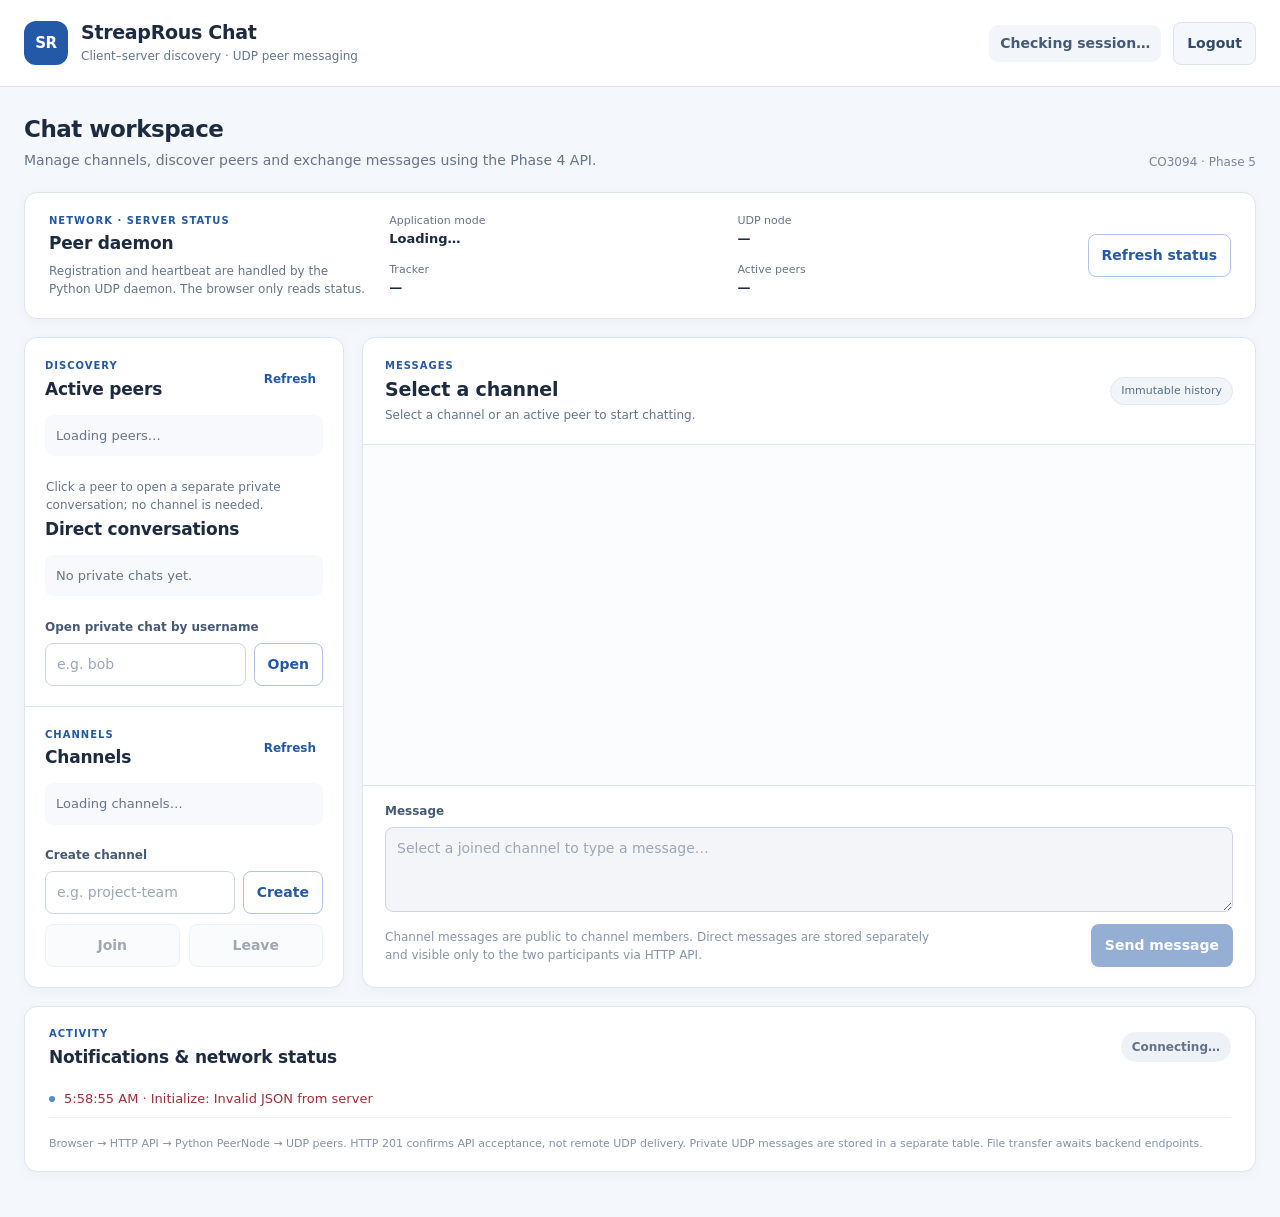
==== www/chat.html @ a8f8ccc9 "add change p5" ====
<!doctype html>
<html lang="en">
<head>
  <meta charset="utf-8">
  <meta name="viewport" content="width=device-width, initial-scale=1">
  <title>StreapRous · Hybrid Chat</title>
  <link rel="stylesheet" href="/static/css/chat.css">
  <script src="/static/js/chat.js" defer></script>
</head>
<body>
  <header class="site-header">
    <div class="header-inner">
      <div class="brand">
        <span class="brand-mark" aria-hidden="true">SR</span>
        <div><h1>StreapRous Chat</h1><p>Client–server discovery · UDP peer messaging</p></div>
      </div>
      <div class="header-actions">
        <span id="currentUser" class="current-user">Checking session…</span>
        <button id="logoutButton" type="button" class="button button-secondary">Logout</button>
      </div>
    </div>
  </header>

  <main class="page">
    <div class="page-intro">
      <div><h2>Chat workspace</h2><p>Manage channels, discover peers and exchange messages using the Phase 4 API.</p></div>
      <span class="mode-note">CO3094 · Phase 5</span>
    </div>

    <section class="panel node-panel" aria-labelledby="nodeTitle">
      <div class="node-description">
        <span class="section-kicker">NETWORK · SERVER STATUS</span>
        <h2 id="nodeTitle">Peer daemon</h2>
        <p>Registration and heartbeat are handled by the Python UDP daemon. The browser only reads status.</p>
      </div>
      <div class="node-facts">
        <div><small>Application mode</small><strong id="nodeMode">Loading…</strong></div>
        <div><small>UDP node</small><strong id="nodeAddress">—</strong></div>
        <div><small>Tracker</small><strong id="trackerAddress">—</strong></div>
        <div><small>Active peers</small><strong id="peerCount">—</strong></div>
      </div>
      <button id="refreshStatusButton" type="button" class="button button-outline">Refresh status</button>
    </section>

    <div class="workspace">
      <aside class="panel sidebar" aria-label="Peer and channel lists">
        <section class="side-section" aria-labelledby="peersTitle">
          <div class="section-heading">
            <div><span class="section-kicker">DISCOVERY</span><h2 id="peersTitle">Active peers</h2></div>
            <button id="refreshPeersButton" type="button" class="button button-text">Refresh</button>
          </div>
          <ul id="peerList" class="item-list" aria-label="Available peers"><li>Loading peers…</li></ul>
          <p class="connection-status">Click a peer to open a separate private conversation; no channel is needed.</p>
          <div class="section-heading"><h2>Direct conversations</h2></div>
          <ul id="directList" class="item-list" aria-label="Private message history"><li>No private chats yet.</li></ul>
          <form id="openDirectForm" class="channel-form">
            <label for="directUsername">Open private chat by username</label>
            <div class="channel-form-row">
              <input id="directUsername" name="username" type="text" minlength="3" maxlength="32" pattern="[A-Za-z0-9][A-Za-z0-9_.-]{2,31}" placeholder="e.g. bob" required>
              <button type="submit" class="button button-outline">Open</button>
            </div>
          </form>
        </section>
        <section class="side-section" aria-labelledby="channelsTitle">
          <div class="section-heading">
            <div><span class="section-kicker">CHANNELS</span><h2 id="channelsTitle">Channels</h2></div>
            <button id="refreshChannelsButton" type="button" class="button button-text">Refresh</button>
          </div>
          <ul id="channelList" class="item-list" aria-label="Channels"><li>Loading channels…</li></ul>
          <form id="createChannelForm" class="channel-form">
            <label for="newChannelName">Create channel</label>
            <div class="channel-form-row">
              <input id="newChannelName" name="name" type="text" minlength="1" maxlength="32" pattern="[A-Za-z0-9][A-Za-z0-9 ._-]{0,31}" placeholder="e.g. project-team" required>
              <button type="submit" class="button button-outline">Create</button>
            </div>
          </form>
          <div class="button-row button-row-equal">
            <button type="button" id="joinChannelButton" class="button button-secondary" disabled>Join</button>
            <button type="button" id="leaveChannelButton" class="button button-secondary" disabled>Leave</button>
          </div>
        </section>
      </aside>

      <section class="panel chat-panel" aria-labelledby="conversationTitle">
        <div class="chat-header">
          <div><span class="section-kicker">MESSAGES</span><h2 id="conversationTitle">Select a channel</h2>
            <p id="conversationType">Select a channel or an active peer to start chatting.</p></div>
          <span class="chat-mode-chip">Immutable history</span>
        </div>
        <div id="messageList" class="messages" role="log" aria-label="Conversation messages" aria-live="polite" aria-relevant="additions"></div>
        <form id="messageForm" class="message-form">
          <label for="messageInput">Message</label>
          <textarea id="messageInput" rows="3" maxlength="2000" placeholder="Select a joined channel to type a message…" required disabled></textarea>
          <div class="message-actions">
            <p id="deliveryNote" class="helper-copy">Channel messages are public to channel members. Direct messages are stored separately and visible only to the two participants via HTTP API.</p>
            <button type="submit" id="sendButton" class="button button-primary" disabled>Send message</button>
          </div>
        </form>
      </section>
    </div>

    <section class="panel notification-panel" aria-labelledby="notificationTitle">
      <div class="section-heading notifications-heading">
        <div><span class="section-kicker">ACTIVITY</span><h2 id="notificationTitle">Notifications &amp; network status</h2></div>
        <span id="networkStatus" class="network-pill status-loading">Connecting…</span>
      </div>
      <p id="appBanner" class="app-banner" role="alert" hidden></p>
      <ul id="notifications" class="notification-list" aria-live="polite" aria-relevant="additions"></ul>
      <p class="footnote">Browser → HTTP API → Python PeerNode → UDP peers. HTTP 201 confirms API acceptance, not remote UDP delivery. Private UDP messages are stored in a separate table. File transfer awaits backend endpoints.</p>
    </section>
  </main>
</body>
</html>
---- static/css/chat.css ----
:root {
    color-scheme: light;
    --background: #f4f7fb;
    --paper: #ffffff;
    --text: #1d2b40;
    --muted: #66758b;
    --border: #dde5f0;
    --blue: #2459a7;
    --blue-soft: #eaf2ff;
    --green: #21835c;
    --green-soft: #e9f7ef;
    --radius: 13px;
}

* { box-sizing: border-box; }
body { margin: 0; background: var(--background); color: var(--text); font: 14px/1.5 system-ui, -apple-system, BlinkMacSystemFont, "Segoe UI", sans-serif; }
button, input, textarea { font: inherit; }
h1, h2, p { margin-top: 0; }
.site-header { background: var(--paper); border-bottom: 1px solid var(--border); }
.header-inner { max-width: 1280px; min-height: 86px; padding: 14px 24px; margin: auto; display: flex; align-items: center; justify-content: space-between; gap: 22px; }
.brand { display: flex; align-items: center; gap: 13px; }
.brand-mark { width: 44px; height: 44px; flex: none; display: grid; place-items: center; background: var(--blue); color: #fff; border-radius: 12px; font-size: 15px; font-weight: 800; letter-spacing: -.4px; }
.brand h1 { margin: 0; font-size: 19px; letter-spacing: -.3px; line-height: 1.25; }
.brand p { margin: 3px 0 0; color: var(--muted); font-size: 12px; }
.header-actions { display: flex; align-items: center; flex-wrap: wrap; justify-content: flex-end; gap: 12px; }
.mode-control { display: inline-flex; align-items: center; gap: 8px; padding: 8px 11px; border: 1px solid var(--border); border-radius: 9px; font-weight: 600; color: #354861; cursor: pointer; }
.mode-control input { margin: 0; accent-color: var(--blue); }
.current-user { padding: 8px 11px; background: #f2f5f9; border-radius: 9px; color: #455a74; font-weight: 600; }
.page { max-width: 1280px; margin: 0 auto; padding: 25px 24px 45px; }
.page-intro { display: flex; align-items: end; justify-content: space-between; gap: 14px; margin-bottom: 21px; }
.page-intro h2 { margin: 0 0 3px; font-size: 23px; letter-spacing: -.5px; }
.page-intro p { margin: 0; color: var(--muted); }
.mode-note { color: #77869a; font-size: 12px; white-space: nowrap; }
.panel { background: var(--paper); border: 1px solid var(--border); border-radius: var(--radius); box-shadow: 0 3px 14px rgba(32, 56, 87, .035); }
.section-kicker { color: var(--blue); display: block; font-size: 10px; font-weight: 800; letter-spacing: 1px; line-height: 1.55; }
.panel h2 { margin: 4px 0 0; font-size: 17px; line-height: 1.3; letter-spacing: -.2px; }
.register-panel { display: grid; grid-template-columns: minmax(200px, 0.9fr) minmax(0, 1.8fr); gap: 25px; padding: 21px 24px; margin-bottom: 18px; }
.register-info p { color: var(--muted); margin: 9px 0 0; max-width: 370px; font-size: 13px; }
.register-form { display: grid; grid-template-columns: minmax(0, 1fr) 135px auto; gap: 11px; align-items: end; }
.form-field label, .channel-form label, .message-form label { display: block; color: #465a74; font-size: 12px; font-weight: 700; margin-bottom: 7px; }
input:not([type="checkbox"]), textarea { min-width: 0; width: 100%; padding: 10px 11px; background: #fff; color: var(--text); border: 1px solid #cbd6e5; border-radius: 8px; outline: none; }
input:not([type="checkbox"]):focus, textarea:focus { border-color: #4c83d0; box-shadow: 0 0 0 3px rgba(45, 111, 209, .10); }
input::placeholder, textarea::placeholder { color: #9aa7ba; }
.button { border: 1px solid transparent; border-radius: 8px; cursor: pointer; padding: 10px 13px; min-height: 40px; font-weight: 700; white-space: nowrap; transition: background-color .15s, border-color .15s; }
.button-primary { background: var(--blue); color: #fff; }
.button-primary:hover:not(:disabled) { background: #1d4a8e; }
.button-secondary { background: #f4f7fb; color: #344b68; border-color: var(--border); }
.button-secondary:hover:not(:disabled) { background: #e9f0f8; }
.button-outline { border-color: #aec5e6; color: var(--blue); background: #fff; }
.button-outline:hover:not(:disabled) { background: var(--blue-soft); }
.button-text { color: var(--blue); background: transparent; padding: 5px 6px; min-height: 30px; font-size: 12px; }
.button-text:hover:not(:disabled) { background: var(--blue-soft); }
.button-full { width: 100%; }
.button:disabled { opacity: .48; cursor: not-allowed; }
.registration-status { margin: 0; align-self: end; grid-column: 1 / -1; color: var(--muted); font-size: 12px; padding: 1px 0 0; }
.registration-status::before { content: ""; width: 7px; height: 7px; display: inline-block; margin-right: 7px; border-radius: 50%; background: #a2adbd; }
.workspace { display: grid; grid-template-columns: 320px minmax(0, 1fr); gap: 18px; align-items: stretch; }
.sidebar { padding: 0; overflow: hidden; }
.side-section { padding: 20px; }
.side-section + .side-section { border-top: 1px solid var(--border); }
.section-heading { display: flex; justify-content: space-between; align-items: center; gap: 12px; margin-bottom: 15px; }
.section-heading h2 { margin: 4px 0 0; }
.item-list, .notification-list { list-style: none; padding: 0; margin: 0; }
.item-list { display: flex; flex-direction: column; gap: 8px; min-height: 50px; max-height: 194px; overflow-y: auto; margin-bottom: 13px; }
.item-list li { margin: 0; }
.item-list li:only-child:not(:has(button)) { color: var(--muted); padding: 11px; font-size: 13px; background: #f7f9fc; border-radius: 8px; }
.item-list button { width: 100%; text-align: left; border: 1px solid var(--border); border-radius: 9px; background: #fff; min-height: 44px; padding: 10px 12px; color: var(--text); font-weight: 600; display: block; cursor: pointer; }
.item-list button:hover, .item-list button:focus-visible { background: #f4f8ff; border-color: #bacfeb; outline: none; }
.item-list button.selected { border-color: #5b8bd0; background: var(--blue-soft); color: #164b94; box-shadow: inset 3px 0 #366cb7; }
.item-list button span { display: block; }
.item-list small { display: block; color: var(--muted); font-weight: 400; font-size: 11px; margin-top: 2px; }
.connection-status { margin: 9px 1px 0; color: var(--muted); font-size: 12px; min-height: 17px; }
.channel-form { margin-top: 12px; }
.channel-form-row { display: flex; gap: 8px; }
.channel-form-row input { flex: 1; width: 0; }
.button-row { display: flex; flex-wrap: wrap; gap: 9px; }
.button-row-equal { margin-top: 10px; }
.button-row-equal button { flex: 1; }
.chat-panel { display: flex; flex-direction: column; min-width: 0; min-height: 570px; overflow: hidden; }
.chat-header { display: flex; gap: 15px; justify-content: space-between; align-items: center; padding: 20px 22px; border-bottom: 1px solid var(--border); }
.chat-header h2 { font-size: 19px; margin-top: 3px; }
.chat-header p { color: var(--muted); font-size: 12px; margin: 5px 0 0; }
.chat-mode-chip { color: #537087; background: #f1f5f9; border: 1px solid #e3e9ef; border-radius: 30px; padding: 5px 10px; font-size: 11px; white-space: nowrap; }
.messages { flex: 1; min-height: 280px; max-height: 420px; overflow-y: auto; padding: 22px; background: #fbfcfe; color: #8795a8; }
.message { background: #edf2f8; color: var(--text); padding: 11px 13px; border-radius: 11px 11px 11px 3px; max-width: min(78%, 560px); margin-bottom: 12px; white-space: pre-wrap; overflow-wrap: anywhere; font-size: 14px; width: fit-content; }
.message.mine { background: #dfeeff; border-radius: 11px 11px 3px 11px; margin-left: auto; }
.message-meta { display: block; margin-bottom: 5px; color: #5e7290; font-weight: 700; font-size: 11px; }
.message span:last-child { display: block; }
.message-form { padding: 16px 22px 20px; border-top: 1px solid var(--border); }
.message-form textarea { display: block; min-height: 74px; max-height: 160px; resize: vertical; }
.message-actions { display: flex; justify-content: space-between; align-items: center; flex-wrap: wrap; gap: 12px; margin-top: 12px; }
.helper-copy { color: #8695a9; font-size: 12px; }
.notification-panel { padding: 19px 24px; margin-top: 18px; }
.notifications-heading { margin-bottom: 12px; flex-wrap: wrap; }
.notifications-heading > div { min-width: 0; flex: 1 1 180px; }
.notifications-heading .network-pill { max-width: 100%; white-space: normal; }
.network-pill { background: var(--green-soft); color: var(--green); font-size: 12px; font-weight: 700; padding: 6px 11px; border-radius: 30px; white-space: nowrap; }
.notification-list { max-height: 140px; min-height: 44px; overflow-y: auto; }
.notification-list li { color: #425775; padding: 9px 0 9px 15px; font-size: 13px; border-bottom: 1px solid #edf1f6; position: relative; }
.notification-list li::before { position: absolute; left: 0; top: 16px; content: ""; width: 6px; height: 6px; border-radius: 50%; background: #4f8dd1; }
.footnote { margin: 12px 0 0; color: #8492a5; font-size: 11px; }
:focus-visible { outline: 3px solid #83b5ff; outline-offset: 2px; }

@media (max-width: 1060px) {
    .register-panel { grid-template-columns: 1fr; gap: 17px; }
    .register-info p { max-width: none; }
}
@media (max-width: 820px) {
    .page { padding: 18px 15px 35px; }
    .header-inner { padding: 13px 15px; }
    .workspace { grid-template-columns: 1fr; }
    .sidebar { display: grid; grid-template-columns: repeat(2, minmax(0, 1fr)); }
    .side-section + .side-section { border-left: 1px solid var(--border); border-top: 0; }
    .chat-panel { min-height: 500px; }
    .mode-note { display: none; }
}
@media (max-width: 580px) {
    .header-inner { align-items: flex-start; flex-direction: column; gap: 13px; }
    .header-actions { justify-content: flex-start; }
    .page-intro h2 { font-size: 21px; }
    .register-panel { padding: 18px; }
    .register-form { grid-template-columns: 1fr 1fr; }
    .register-form .button-primary, .registration-status { grid-column: 1 / -1; }
    .sidebar { grid-template-columns: 1fr; }
    .side-section + .side-section { border-left: 0; border-top: 1px solid var(--border); }
    .chat-header { padding: 17px; }
    .chat-mode-chip { display: none; }
    .messages { padding: 16px; min-height: 260px; }
    .message-form { padding: 15px; }
    .message-actions { align-items: stretch; }
    .message-actions .button-row { width: 100%; }
    .message-actions .button-row button { flex: 1; }
    .notification-panel { padding: 17px; }
    .notifications-heading { align-items: flex-start; }
    .notifications-heading .network-pill { display: inline-flex; max-width: 100%; }
}

/* Phase 5 integration updates */
.node-panel { display: grid; grid-template-columns: minmax(200px, .8fr) minmax(0, 1.7fr) auto; gap: 22px; align-items: center; padding: 20px 24px; margin-bottom: 18px; }
.node-description p { color: var(--muted); font-size: 12px; margin: 8px 0 0; }
.node-facts { display: grid; grid-template-columns: repeat(2, minmax(0,1fr)); gap: 13px 20px; }
.node-facts small { display: block; color: var(--muted); font-size: 11px; }
.node-facts strong { display: block; color: var(--text); font-size: 13px; overflow-wrap: anywhere; }
.compose-top { display: flex; align-items: center; justify-content: space-between; gap: 12px; margin-bottom: 11px; }
.compose-top label { margin: 0; }
.compose-top select { padding: 9px 10px; min-width: 180px; width: min(100%, 310px); border: 1px solid #cbd6e5; border-radius: 8px; background: #fff; color: var(--text); }
.compose-top select:disabled { background: #f1f4f9; }
.unread-count { float: right; font-size: 11px; font-weight: 800; font-style: normal; color: white; background: #2b64b4; border-radius: 16px; padding: 1px 7px; }
.status-loading { background: #eef2f7; color: #61718a; }
.status-ok { background: var(--green-soft); color: var(--green); }
.status-error { background: #ffeef0; color: #ae243b; }
.app-banner { background: #fff7e5; color: #785300; border: 1px solid #ead69f; border-radius: 8px; padding: 10px 12px; font-size: 12px; margin: 0 0 10px; }
.notice-error { color: #a02d36 !important; }
.message-form textarea:disabled { background: #f3f5f8; }
.message-actions .helper-copy { margin: 0; max-width: 65%; }
@media(max-width: 1080px) { .node-panel { grid-template-columns: minmax(190px,.7fr) minmax(0,1.5fr); } .node-panel > button { grid-column: 1 / -1; justify-self: start; } }
@media(max-width: 700px) { .node-panel { grid-template-columns: 1fr; } .node-panel > button { grid-column: auto; } .compose-top { align-items: stretch; flex-direction: column; } .compose-top select { width: 100%; } .message-actions .helper-copy { max-width: 100%; } }


/* Auth pages: login and register share this stylesheet with chat.html. */
body[data-auth-page] {
    min-height: 100vh;
    display: grid;
    place-items: center;
    padding: 24px;
    background: var(--background);
    color: var(--text);
    font-size: 16px;
}

body[data-auth-page] .auth-card {
    width: min(100%, 430px);
    padding: 32px;
    border: 1px solid var(--border);
    border-radius: var(--radius);
    background: var(--paper);
    box-shadow: 0 16px 40px rgba(29, 43, 64, 0.09);
}

body[data-auth-page] .brand {
    display: flex;
    align-items: center;
    gap: 10px;
    font-weight: 800;
    color: var(--blue);
}

body[data-auth-page] .brand span {
    font-size: 1.15rem;
    color: var(--text);
}

body[data-auth-page] h1 {
    margin: 26px 0 7px;
    font-size: 1.65rem;
    line-height: 1.3;
}

body[data-auth-page] p {
    margin: 0 0 22px;
    color: var(--muted);
}

body[data-auth-page] #authForm {
    display: grid;
    gap: 9px;
}

body[data-auth-page] #authForm label {
    margin-top: 8px;
    font-size: .9rem;
    font-weight: 650;
}

body[data-auth-page] #authForm input {
    min-width: 0;
    width: 100%;
    padding: 12px;
    border: 1px solid #bfcede;
    border-radius: 8px;
    background: #fff;
    color: var(--text);
    font: inherit;
}

body[data-auth-page] #authForm input:focus-visible {
    outline: 2px solid #6b9cdb;
    outline-offset: 1px;
}

body[data-auth-page] #submitButton {
    margin-top: 12px;
    padding: 12px;
    border: 0;
    border-radius: 8px;
    background: var(--blue);
    color: #fff;
    font: inherit;
    font-weight: 700;
    cursor: pointer;
}

body[data-auth-page] #submitButton:hover:not(:disabled) {
    background: #1d4a8e;
}

body[data-auth-page] #submitButton:disabled {
    opacity: .6;
    cursor: wait;
}

body[data-auth-page] a { color: var(--blue); }

body[data-auth-page] #feedback {
    min-height: 1.3em;
    margin: 8px 0 0;
    color: var(--muted);
    font-size: .9rem;
}

body[data-auth-page] #feedback[data-type="error"] { color: #bd2737; }
body[data-auth-page] #feedback[data-type="success"] { color: #16764b; }

body[data-auth-page] .footer {
    margin: 20px 0 0;
    font-size: .9rem;
}

@media (max-width: 480px) {
    body[data-auth-page] { padding: 12px; }
    body[data-auth-page] .auth-card { padding: 22px; }
}
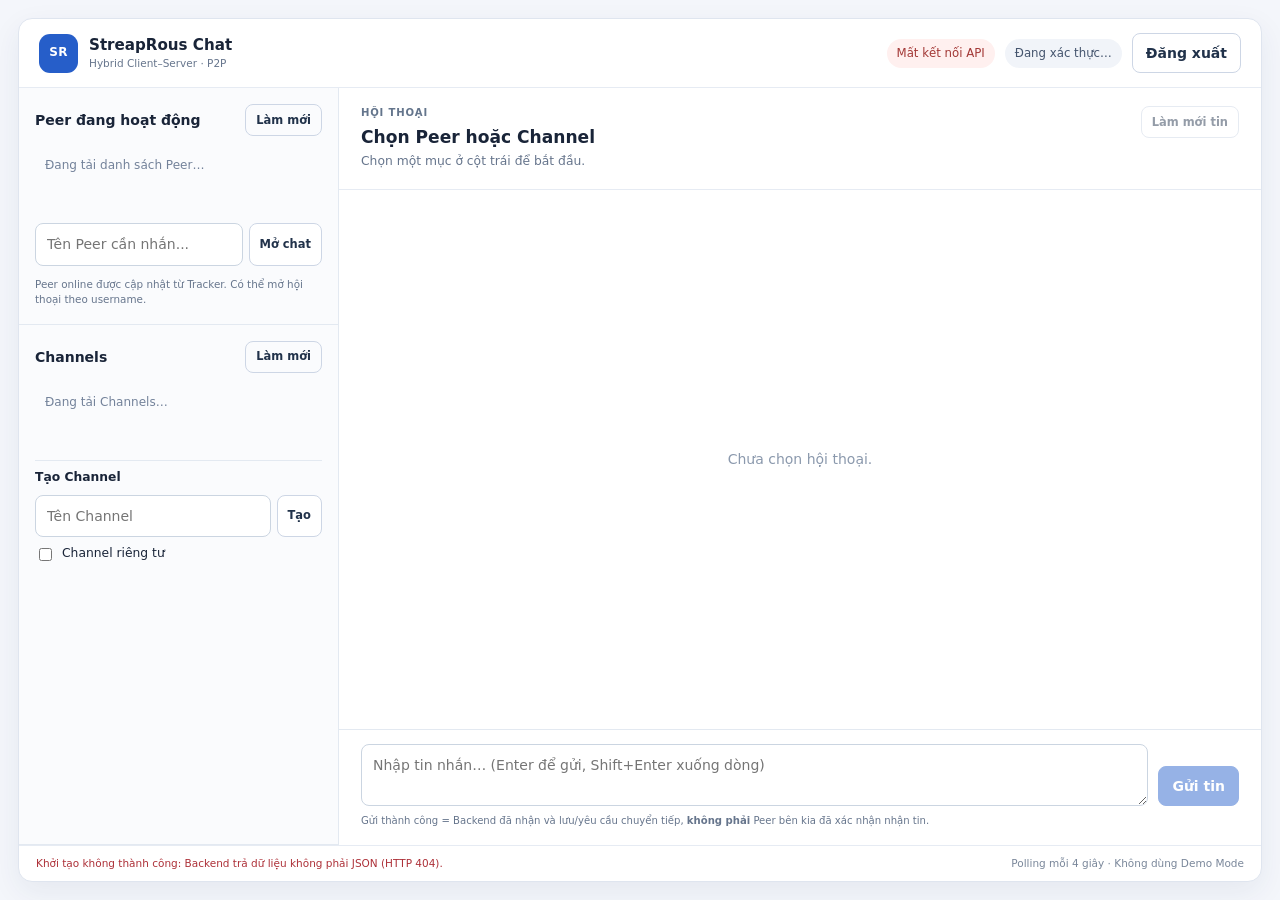
==== commit 9fd267ca: "add p5" ====
--- a/www/chat.html
+++ b/www/chat.html
@@ -1,113 +1,66 @@
 <!doctype html>
-<html lang="en">
+<html lang="vi">
 <head>
   <meta charset="utf-8">
   <meta name="viewport" content="width=device-width, initial-scale=1">
-  <title>StreapRous · Hybrid Chat</title>
+  <title>Trò chuyện | StreapRous Chat</title>
   <link rel="stylesheet" href="/static/css/chat.css">
   <script src="/static/js/chat.js" defer></script>
 </head>
-<body>
-  <header class="site-header">
-    <div class="header-inner">
-      <div class="brand">
-        <span class="brand-mark" aria-hidden="true">SR</span>
-        <div><h1>StreapRous Chat</h1><p>Client–server discovery · UDP peer messaging</p></div>
-      </div>
-      <div class="header-actions">
-        <span id="currentUser" class="current-user">Checking session…</span>
-        <button id="logoutButton" type="button" class="button button-secondary">Logout</button>
-      </div>
-    </div>
-  </header>
-
-  <main class="page">
-    <div class="page-intro">
-      <div><h2>Chat workspace</h2><p>Manage channels, discover peers and exchange messages using the Phase 4 API.</p></div>
-      <span class="mode-note">CO3094 · Phase 5</span>
-    </div>
-
-    <section class="panel node-panel" aria-labelledby="nodeTitle">
-      <div class="node-description">
-        <span class="section-kicker">NETWORK · SERVER STATUS</span>
-        <h2 id="nodeTitle">Peer daemon</h2>
-        <p>Registration and heartbeat are handled by the Python UDP daemon. The browser only reads status.</p>
-      </div>
-      <div class="node-facts">
-        <div><small>Application mode</small><strong id="nodeMode">Loading…</strong></div>
-        <div><small>UDP node</small><strong id="nodeAddress">—</strong></div>
-        <div><small>Tracker</small><strong id="trackerAddress">—</strong></div>
-        <div><small>Active peers</small><strong id="peerCount">—</strong></div>
-      </div>
-      <button id="refreshStatusButton" type="button" class="button button-outline">Refresh status</button>
-    </section>
-
-    <div class="workspace">
-      <aside class="panel sidebar" aria-label="Peer and channel lists">
-        <section class="side-section" aria-labelledby="peersTitle">
-          <div class="section-heading">
-            <div><span class="section-kicker">DISCOVERY</span><h2 id="peersTitle">Active peers</h2></div>
-            <button id="refreshPeersButton" type="button" class="button button-text">Refresh</button>
-          </div>
-          <ul id="peerList" class="item-list" aria-label="Available peers"><li>Loading peers…</li></ul>
-          <p class="connection-status">Click a peer to open a separate private conversation; no channel is needed.</p>
-          <div class="section-heading"><h2>Direct conversations</h2></div>
-          <ul id="directList" class="item-list" aria-label="Private message history"><li>No private chats yet.</li></ul>
-          <form id="openDirectForm" class="channel-form">
-            <label for="directUsername">Open private chat by username</label>
-            <div class="channel-form-row">
-              <input id="directUsername" name="username" type="text" minlength="3" maxlength="32" pattern="[A-Za-z0-9][A-Za-z0-9_.-]{2,31}" placeholder="e.g. bob" required>
-              <button type="submit" class="button button-outline">Open</button>
-            </div>
+<body class="chat-page">
+  <div class="app-shell">
+    <header class="app-header">
+      <div class="brand"><span class="brand-mark" aria-hidden="true">SR</span><div><strong>StreapRous Chat</strong><small>Hybrid Client–Server · P2P</small></div></div>
+      <div class="header-right"><span class="connection-indicator" id="networkState" role="status">Đang kết nối…</span><span class="user-chip" id="currentUser">Đang xác thực…</span><button class="button quiet" id="logoutButton" type="button">Đăng xuất</button></div>
+    </header>
+    <div class="app-layout">
+      <aside class="sidebar" aria-label="Điều hướng hội thoại">
+        <section class="side-section">
+          <div class="section-heading"><h2>Peer đang hoạt động</h2><button type="button" class="button small quiet" id="refreshPeers">Làm mới</button></div>
+          <div id="peerList" class="item-list" aria-label="Danh sách Peer"><p class="empty-small">Đang tải danh sách Peer…</p></div>
+          <form id="openDmForm" class="inline-form" autocomplete="off">
+            <label for="dmUsername" class="sr-only">Tên Peer muốn nhắn riêng</label>
+            <input id="dmUsername" maxlength="32" placeholder="Tên Peer cần nhắn..." required>
+            <button class="button small" type="submit">Mở chat</button>
+          </form>
+          <p class="section-hint">Peer online được cập nhật từ Tracker. Có thể mở hội thoại theo username.</p>
+        </section>
+        <section class="side-section channel-section">
+          <div class="section-heading"><h2>Channels</h2><button type="button" class="button small quiet" id="refreshChannels">Làm mới</button></div>
+          <div id="channelList" class="item-list" aria-label="Danh sách Channel"><p class="empty-small">Đang tải Channels…</p></div>
+          <form id="createChannelForm" class="channel-form">
+            <label for="channelName">Tạo Channel</label>
+            <div class="inline-form"><input id="channelName" maxlength="32" placeholder="Tên Channel" required><button class="button small" type="submit">Tạo</button></div>
+            <label class="checkline"><input id="privateChannel" type="checkbox"> Channel riêng tư</label>
           </form>
         </section>
-        <section class="side-section" aria-labelledby="channelsTitle">
-          <div class="section-heading">
-            <div><span class="section-kicker">CHANNELS</span><h2 id="channelsTitle">Channels</h2></div>
-            <button id="refreshChannelsButton" type="button" class="button button-text">Refresh</button>
-          </div>
-          <ul id="channelList" class="item-list" aria-label="Channels"><li>Loading channels…</li></ul>
-          <form id="createChannelForm" class="channel-form">
-            <label for="newChannelName">Create channel</label>
-            <div class="channel-form-row">
-              <input id="newChannelName" name="name" type="text" minlength="1" maxlength="32" pattern="[A-Za-z0-9][A-Za-z0-9 ._-]{0,31}" placeholder="e.g. project-team" required>
-              <button type="submit" class="button button-outline">Create</button>
-            </div>
+      </aside>
+      <main class="chat-main" aria-labelledby="conversationTitle">
+        <div class="conversation-header">
+          <div class="conversation-identity"><p id="conversationType" class="eyebrow">HỘI THOẠI</p><h1 id="conversationTitle">Chọn Peer hoặc Channel</h1><p id="conversationSubtitle" class="subtle">Chọn một mục ở cột trái để bắt đầu.</p></div>
+          <div class="conversation-actions"><button id="lookupPeerButton" class="button small" type="button" hidden>Tra cứu địa chỉ</button><button id="joinChannelButton" class="button small" type="button" hidden>Tham gia</button><button id="leaveChannelButton" class="button small" type="button" hidden>Rời Channel</button><button id="inviteButton" class="button small" type="button" hidden>Mời thành viên</button><button id="refreshMessages" class="button small quiet" type="button" disabled>Làm mới tin</button></div>
+        </div>
+        <div id="messages" class="messages" role="log" aria-label="Lịch sử tin nhắn" aria-live="off" tabindex="0"><p class="empty-chat">Chưa chọn hội thoại.</p></div>
+        <div class="compose-area">
+          <form id="messageForm" class="compose-form">
+            <label class="sr-only" for="messageInput">Nội dung tin nhắn</label>
+            <textarea id="messageInput" rows="2" placeholder="Nhập tin nhắn… (Enter để gửi, Shift+Enter xuống dòng)" disabled required></textarea>
+            <button id="sendButton" class="button primary" type="submit" disabled>Gửi tin</button>
           </form>
-          <div class="button-row button-row-equal">
-            <button type="button" id="joinChannelButton" class="button button-secondary" disabled>Join</button>
-            <button type="button" id="leaveChannelButton" class="button button-secondary" disabled>Leave</button>
-          </div>
-        </section>
-      </aside>
-
-      <section class="panel chat-panel" aria-labelledby="conversationTitle">
-        <div class="chat-header">
-          <div><span class="section-kicker">MESSAGES</span><h2 id="conversationTitle">Select a channel</h2>
-            <p id="conversationType">Select a channel or an active peer to start chatting.</p></div>
-          <span class="chat-mode-chip">Immutable history</span>
+          <p class="delivery-note">Gửi thành công = Backend đã nhận và lưu/yêu cầu chuyển tiếp, <strong>không phải</strong> Peer bên kia đã xác nhận nhận tin.</p>
         </div>
-        <div id="messageList" class="messages" role="log" aria-label="Conversation messages" aria-live="polite" aria-relevant="additions"></div>
-        <form id="messageForm" class="message-form">
-          <label for="messageInput">Message</label>
-          <textarea id="messageInput" rows="3" maxlength="2000" placeholder="Select a joined channel to type a message…" required disabled></textarea>
-          <div class="message-actions">
-            <p id="deliveryNote" class="helper-copy">Channel messages are public to channel members. Direct messages are stored separately and visible only to the two participants via HTTP API.</p>
-            <button type="submit" id="sendButton" class="button button-primary" disabled>Send message</button>
-          </div>
-        </form>
-      </section>
+      </main>
     </div>
-
-    <section class="panel notification-panel" aria-labelledby="notificationTitle">
-      <div class="section-heading notifications-heading">
-        <div><span class="section-kicker">ACTIVITY</span><h2 id="notificationTitle">Notifications &amp; network status</h2></div>
-        <span id="networkStatus" class="network-pill status-loading">Connecting…</span>
-      </div>
-      <p id="appBanner" class="app-banner" role="alert" hidden></p>
-      <ul id="notifications" class="notification-list" aria-live="polite" aria-relevant="additions"></ul>
-      <p class="footnote">Browser → HTTP API → Python PeerNode → UDP peers. HTTP 201 confirms API acceptance, not remote UDP delivery. Private UDP messages are stored in a separate table. File transfer awaits backend endpoints.</p>
-    </section>
-  </main>
+    <footer class="app-footer"><p id="notice" class="notice" role="status" aria-live="polite">Đang kết nối tới Backend…</p><span>Polling mỗi 4 giây · Không dùng Demo Mode</span></footer>
+  </div>
+  <dialog id="inviteDialog" class="invite-dialog">
+    <form id="inviteForm">
+      <h2>Mời thành viên vào Channel</h2>
+      <p class="subtle">Chỉ chủ Channel được mời. Thành viên được mời cần có tài khoản trên Peer của mình.</p>
+      <label for="inviteUsername">Username</label>
+      <input id="inviteUsername" required maxlength="32" placeholder="Ví dụ: bob">
+      <div class="dialog-actions"><button type="button" class="button quiet" id="closeInvite">Hủy</button><button type="submit" class="button primary">Gửi lời mời</button></div>
+    </form>
+  </dialog>
 </body>
 </html>
--- a/static/css/chat.css
+++ b/static/css/chat.css
@@ -1,272 +1,718 @@
-:root {
-    color-scheme: light;
-    --background: #f4f7fb;
-    --paper: #ffffff;
-    --text: #1d2b40;
-    --muted: #66758b;
-    --border: #dde5f0;
-    --blue: #2459a7;
-    --blue-soft: #eaf2ff;
-    --green: #21835c;
-    --green-soft: #e9f7ef;
-    --radius: 13px;
-}
-
-* { box-sizing: border-box; }
-body { margin: 0; background: var(--background); color: var(--text); font: 14px/1.5 system-ui, -apple-system, BlinkMacSystemFont, "Segoe UI", sans-serif; }
-button, input, textarea { font: inherit; }
-h1, h2, p { margin-top: 0; }
-.site-header { background: var(--paper); border-bottom: 1px solid var(--border); }
-.header-inner { max-width: 1280px; min-height: 86px; padding: 14px 24px; margin: auto; display: flex; align-items: center; justify-content: space-between; gap: 22px; }
-.brand { display: flex; align-items: center; gap: 13px; }
-.brand-mark { width: 44px; height: 44px; flex: none; display: grid; place-items: center; background: var(--blue); color: #fff; border-radius: 12px; font-size: 15px; font-weight: 800; letter-spacing: -.4px; }
-.brand h1 { margin: 0; font-size: 19px; letter-spacing: -.3px; line-height: 1.25; }
-.brand p { margin: 3px 0 0; color: var(--muted); font-size: 12px; }
-.header-actions { display: flex; align-items: center; flex-wrap: wrap; justify-content: flex-end; gap: 12px; }
-.mode-control { display: inline-flex; align-items: center; gap: 8px; padding: 8px 11px; border: 1px solid var(--border); border-radius: 9px; font-weight: 600; color: #354861; cursor: pointer; }
-.mode-control input { margin: 0; accent-color: var(--blue); }
-.current-user { padding: 8px 11px; background: #f2f5f9; border-radius: 9px; color: #455a74; font-weight: 600; }
-.page { max-width: 1280px; margin: 0 auto; padding: 25px 24px 45px; }
-.page-intro { display: flex; align-items: end; justify-content: space-between; gap: 14px; margin-bottom: 21px; }
-.page-intro h2 { margin: 0 0 3px; font-size: 23px; letter-spacing: -.5px; }
-.page-intro p { margin: 0; color: var(--muted); }
-.mode-note { color: #77869a; font-size: 12px; white-space: nowrap; }
-.panel { background: var(--paper); border: 1px solid var(--border); border-radius: var(--radius); box-shadow: 0 3px 14px rgba(32, 56, 87, .035); }
-.section-kicker { color: var(--blue); display: block; font-size: 10px; font-weight: 800; letter-spacing: 1px; line-height: 1.55; }
-.panel h2 { margin: 4px 0 0; font-size: 17px; line-height: 1.3; letter-spacing: -.2px; }
-.register-panel { display: grid; grid-template-columns: minmax(200px, 0.9fr) minmax(0, 1.8fr); gap: 25px; padding: 21px 24px; margin-bottom: 18px; }
-.register-info p { color: var(--muted); margin: 9px 0 0; max-width: 370px; font-size: 13px; }
-.register-form { display: grid; grid-template-columns: minmax(0, 1fr) 135px auto; gap: 11px; align-items: end; }
-.form-field label, .channel-form label, .message-form label { display: block; color: #465a74; font-size: 12px; font-weight: 700; margin-bottom: 7px; }
-input:not([type="checkbox"]), textarea { min-width: 0; width: 100%; padding: 10px 11px; background: #fff; color: var(--text); border: 1px solid #cbd6e5; border-radius: 8px; outline: none; }
-input:not([type="checkbox"]):focus, textarea:focus { border-color: #4c83d0; box-shadow: 0 0 0 3px rgba(45, 111, 209, .10); }
-input::placeholder, textarea::placeholder { color: #9aa7ba; }
-.button { border: 1px solid transparent; border-radius: 8px; cursor: pointer; padding: 10px 13px; min-height: 40px; font-weight: 700; white-space: nowrap; transition: background-color .15s, border-color .15s; }
-.button-primary { background: var(--blue); color: #fff; }
-.button-primary:hover:not(:disabled) { background: #1d4a8e; }
-.button-secondary { background: #f4f7fb; color: #344b68; border-color: var(--border); }
-.button-secondary:hover:not(:disabled) { background: #e9f0f8; }
-.button-outline { border-color: #aec5e6; color: var(--blue); background: #fff; }
-.button-outline:hover:not(:disabled) { background: var(--blue-soft); }
-.button-text { color: var(--blue); background: transparent; padding: 5px 6px; min-height: 30px; font-size: 12px; }
-.button-text:hover:not(:disabled) { background: var(--blue-soft); }
-.button-full { width: 100%; }
-.button:disabled { opacity: .48; cursor: not-allowed; }
-.registration-status { margin: 0; align-self: end; grid-column: 1 / -1; color: var(--muted); font-size: 12px; padding: 1px 0 0; }
-.registration-status::before { content: ""; width: 7px; height: 7px; display: inline-block; margin-right: 7px; border-radius: 50%; background: #a2adbd; }
-.workspace { display: grid; grid-template-columns: 320px minmax(0, 1fr); gap: 18px; align-items: stretch; }
-.sidebar { padding: 0; overflow: hidden; }
-.side-section { padding: 20px; }
-.side-section + .side-section { border-top: 1px solid var(--border); }
-.section-heading { display: flex; justify-content: space-between; align-items: center; gap: 12px; margin-bottom: 15px; }
-.section-heading h2 { margin: 4px 0 0; }
-.item-list, .notification-list { list-style: none; padding: 0; margin: 0; }
-.item-list { display: flex; flex-direction: column; gap: 8px; min-height: 50px; max-height: 194px; overflow-y: auto; margin-bottom: 13px; }
-.item-list li { margin: 0; }
-.item-list li:only-child:not(:has(button)) { color: var(--muted); padding: 11px; font-size: 13px; background: #f7f9fc; border-radius: 8px; }
-.item-list button { width: 100%; text-align: left; border: 1px solid var(--border); border-radius: 9px; background: #fff; min-height: 44px; padding: 10px 12px; color: var(--text); font-weight: 600; display: block; cursor: pointer; }
-.item-list button:hover, .item-list button:focus-visible { background: #f4f8ff; border-color: #bacfeb; outline: none; }
-.item-list button.selected { border-color: #5b8bd0; background: var(--blue-soft); color: #164b94; box-shadow: inset 3px 0 #366cb7; }
-.item-list button span { display: block; }
-.item-list small { display: block; color: var(--muted); font-weight: 400; font-size: 11px; margin-top: 2px; }
-.connection-status { margin: 9px 1px 0; color: var(--muted); font-size: 12px; min-height: 17px; }
-.channel-form { margin-top: 12px; }
-.channel-form-row { display: flex; gap: 8px; }
-.channel-form-row input { flex: 1; width: 0; }
-.button-row { display: flex; flex-wrap: wrap; gap: 9px; }
-.button-row-equal { margin-top: 10px; }
-.button-row-equal button { flex: 1; }
-.chat-panel { display: flex; flex-direction: column; min-width: 0; min-height: 570px; overflow: hidden; }
-.chat-header { display: flex; gap: 15px; justify-content: space-between; align-items: center; padding: 20px 22px; border-bottom: 1px solid var(--border); }
-.chat-header h2 { font-size: 19px; margin-top: 3px; }
-.chat-header p { color: var(--muted); font-size: 12px; margin: 5px 0 0; }
-.chat-mode-chip { color: #537087; background: #f1f5f9; border: 1px solid #e3e9ef; border-radius: 30px; padding: 5px 10px; font-size: 11px; white-space: nowrap; }
-.messages { flex: 1; min-height: 280px; max-height: 420px; overflow-y: auto; padding: 22px; background: #fbfcfe; color: #8795a8; }
-.message { background: #edf2f8; color: var(--text); padding: 11px 13px; border-radius: 11px 11px 11px 3px; max-width: min(78%, 560px); margin-bottom: 12px; white-space: pre-wrap; overflow-wrap: anywhere; font-size: 14px; width: fit-content; }
-.message.mine { background: #dfeeff; border-radius: 11px 11px 3px 11px; margin-left: auto; }
-.message-meta { display: block; margin-bottom: 5px; color: #5e7290; font-weight: 700; font-size: 11px; }
-.message span:last-child { display: block; }
-.message-form { padding: 16px 22px 20px; border-top: 1px solid var(--border); }
-.message-form textarea { display: block; min-height: 74px; max-height: 160px; resize: vertical; }
-.message-actions { display: flex; justify-content: space-between; align-items: center; flex-wrap: wrap; gap: 12px; margin-top: 12px; }
-.helper-copy { color: #8695a9; font-size: 12px; }
-.notification-panel { padding: 19px 24px; margin-top: 18px; }
-.notifications-heading { margin-bottom: 12px; flex-wrap: wrap; }
-.notifications-heading > div { min-width: 0; flex: 1 1 180px; }
-.notifications-heading .network-pill { max-width: 100%; white-space: normal; }
-.network-pill { background: var(--green-soft); color: var(--green); font-size: 12px; font-weight: 700; padding: 6px 11px; border-radius: 30px; white-space: nowrap; }
-.notification-list { max-height: 140px; min-height: 44px; overflow-y: auto; }
-.notification-list li { color: #425775; padding: 9px 0 9px 15px; font-size: 13px; border-bottom: 1px solid #edf1f6; position: relative; }
-.notification-list li::before { position: absolute; left: 0; top: 16px; content: ""; width: 6px; height: 6px; border-radius: 50%; background: #4f8dd1; }
-.footnote { margin: 12px 0 0; color: #8492a5; font-size: 11px; }
-:focus-visible { outline: 3px solid #83b5ff; outline-offset: 2px; }
-
-@media (max-width: 1060px) {
-    .register-panel { grid-template-columns: 1fr; gap: 17px; }
-    .register-info p { max-width: none; }
-}
-@media (max-width: 820px) {
-    .page { padding: 18px 15px 35px; }
-    .header-inner { padding: 13px 15px; }
-    .workspace { grid-template-columns: 1fr; }
-    .sidebar { display: grid; grid-template-columns: repeat(2, minmax(0, 1fr)); }
-    .side-section + .side-section { border-left: 1px solid var(--border); border-top: 0; }
-    .chat-panel { min-height: 500px; }
-    .mode-note { display: none; }
-}
-@media (max-width: 580px) {
-    .header-inner { align-items: flex-start; flex-direction: column; gap: 13px; }
-    .header-actions { justify-content: flex-start; }
-    .page-intro h2 { font-size: 21px; }
-    .register-panel { padding: 18px; }
-    .register-form { grid-template-columns: 1fr 1fr; }
-    .register-form .button-primary, .registration-status { grid-column: 1 / -1; }
-    .sidebar { grid-template-columns: 1fr; }
-    .side-section + .side-section { border-left: 0; border-top: 1px solid var(--border); }
-    .chat-header { padding: 17px; }
-    .chat-mode-chip { display: none; }
-    .messages { padding: 16px; min-height: 260px; }
-    .message-form { padding: 15px; }
-    .message-actions { align-items: stretch; }
-    .message-actions .button-row { width: 100%; }
-    .message-actions .button-row button { flex: 1; }
-    .notification-panel { padding: 17px; }
-    .notifications-heading { align-items: flex-start; }
-    .notifications-heading .network-pill { display: inline-flex; max-width: 100%; }
-}
-
-/* Phase 5 integration updates */
-.node-panel { display: grid; grid-template-columns: minmax(200px, .8fr) minmax(0, 1.7fr) auto; gap: 22px; align-items: center; padding: 20px 24px; margin-bottom: 18px; }
-.node-description p { color: var(--muted); font-size: 12px; margin: 8px 0 0; }
-.node-facts { display: grid; grid-template-columns: repeat(2, minmax(0,1fr)); gap: 13px 20px; }
-.node-facts small { display: block; color: var(--muted); font-size: 11px; }
-.node-facts strong { display: block; color: var(--text); font-size: 13px; overflow-wrap: anywhere; }
-.compose-top { display: flex; align-items: center; justify-content: space-between; gap: 12px; margin-bottom: 11px; }
-.compose-top label { margin: 0; }
-.compose-top select { padding: 9px 10px; min-width: 180px; width: min(100%, 310px); border: 1px solid #cbd6e5; border-radius: 8px; background: #fff; color: var(--text); }
-.compose-top select:disabled { background: #f1f4f9; }
-.unread-count { float: right; font-size: 11px; font-weight: 800; font-style: normal; color: white; background: #2b64b4; border-radius: 16px; padding: 1px 7px; }
-.status-loading { background: #eef2f7; color: #61718a; }
-.status-ok { background: var(--green-soft); color: var(--green); }
-.status-error { background: #ffeef0; color: #ae243b; }
-.app-banner { background: #fff7e5; color: #785300; border: 1px solid #ead69f; border-radius: 8px; padding: 10px 12px; font-size: 12px; margin: 0 0 10px; }
-.notice-error { color: #a02d36 !important; }
-.message-form textarea:disabled { background: #f3f5f8; }
-.message-actions .helper-copy { margin: 0; max-width: 65%; }
-@media(max-width: 1080px) { .node-panel { grid-template-columns: minmax(190px,.7fr) minmax(0,1.5fr); } .node-panel > button { grid-column: 1 / -1; justify-self: start; } }
-@media(max-width: 700px) { .node-panel { grid-template-columns: 1fr; } .node-panel > button { grid-column: auto; } .compose-top { align-items: stretch; flex-direction: column; } .compose-top select { width: 100%; } .message-actions .helper-copy { max-width: 100%; } }
-
-
-/* Auth pages: login and register share this stylesheet with chat.html. */
-body[data-auth-page] {
-    min-height: 100vh;
-    display: grid;
-    place-items: center;
-    padding: 24px;
-    background: var(--background);
-    color: var(--text);
-    font-size: 16px;
-}
-
-body[data-auth-page] .auth-card {
-    width: min(100%, 430px);
-    padding: 32px;
-    border: 1px solid var(--border);
-    border-radius: var(--radius);
-    background: var(--paper);
-    box-shadow: 0 16px 40px rgba(29, 43, 64, 0.09);
-}
-
-body[data-auth-page] .brand {
-    display: flex;
-    align-items: center;
-    gap: 10px;
-    font-weight: 800;
-    color: var(--blue);
-}
-
-body[data-auth-page] .brand span {
-    font-size: 1.15rem;
-    color: var(--text);
-}
-
-body[data-auth-page] h1 {
-    margin: 26px 0 7px;
-    font-size: 1.65rem;
-    line-height: 1.3;
-}
-
-body[data-auth-page] p {
-    margin: 0 0 22px;
-    color: var(--muted);
-}
-
-body[data-auth-page] #authForm {
-    display: grid;
-    gap: 9px;
-}
-
-body[data-auth-page] #authForm label {
-    margin-top: 8px;
-    font-size: .9rem;
-    font-weight: 650;
-}
-
-body[data-auth-page] #authForm input {
-    min-width: 0;
-    width: 100%;
-    padding: 12px;
-    border: 1px solid #bfcede;
-    border-radius: 8px;
-    background: #fff;
-    color: var(--text);
-    font: inherit;
-}
-
-body[data-auth-page] #authForm input:focus-visible {
-    outline: 2px solid #6b9cdb;
-    outline-offset: 1px;
-}
-
-body[data-auth-page] #submitButton {
-    margin-top: 12px;
-    padding: 12px;
-    border: 0;
-    border-radius: 8px;
-    background: var(--blue);
-    color: #fff;
-    font: inherit;
-    font-weight: 700;
-    cursor: pointer;
-}
-
-body[data-auth-page] #submitButton:hover:not(:disabled) {
-    background: #1d4a8e;
-}
-
-body[data-auth-page] #submitButton:disabled {
-    opacity: .6;
-    cursor: wait;
-}
-
-body[data-auth-page] a { color: var(--blue); }
-
-body[data-auth-page] #feedback {
-    min-height: 1.3em;
-    margin: 8px 0 0;
-    color: var(--muted);
-    font-size: .9rem;
-}
-
-body[data-auth-page] #feedback[data-type="error"] { color: #bd2737; }
-body[data-auth-page] #feedback[data-type="success"] { color: #16764b; }
-
-body[data-auth-page] .footer {
-    margin: 20px 0 0;
-    font-size: .9rem;
-}
-
-@media (max-width: 480px) {
-    body[data-auth-page] { padding: 12px; }
-    body[data-auth-page] .auth-card { padding: 22px; }
-}
+:root {
+  color-scheme:light;
+  font-family:system-ui,-apple-system,"Segoe UI",Roboto,sans-serif;
+  font-size:14px;
+  line-height:1.45;
+  background:#f4f6fb;
+  color:#192438
+}
+
+* {
+  box-sizing:border-box
+}
+
+body {
+  margin:0
+}
+
+button,input,textarea {
+  font:inherit
+}
+
+button {
+  cursor:pointer
+}
+
+button:disabled {
+  cursor:not-allowed;
+  opacity:.48
+}
+
+a {
+  color:#2158b8
+}
+
+a:hover {
+  text-decoration:none
+}
+
+:focus-visible {
+  outline:3px solid #78a7f5;
+  outline-offset:2px
+}
+
+h1,h2,p {
+  margin:0
+}
+
+h1 {
+  font-size:1.22rem
+}
+
+h2 {
+  font-size:1rem
+}
+
+small,.subtle,.section-hint,.delivery-note {
+  color:#66758c
+}
+
+.subtle {
+  font-size:.88rem
+}
+
+.eyebrow {
+  font-size:.72rem;
+  letter-spacing:.08em;
+  font-weight:750;
+  color:#64758c;
+  margin-bottom:4px
+}
+
+.sr-only {
+  position:absolute;
+  width:1px;
+  height:1px;
+  padding:0;
+  margin:-1px;
+  overflow:hidden;
+  clip:rect(0,0,0,0);
+  white-space:nowrap;
+  border:0
+}
+
+.button {
+  border:1px solid #cdd6e5;
+  background:#fff;
+  color:#21324a;
+  padding:9px 13px;
+  border-radius:8px;
+  font-weight:600;
+  white-space:nowrap;
+  min-height:38px
+}
+
+.button:hover:not(:disabled) {
+  background:#f1f5fc
+}
+
+.button.primary {
+  border-color:#2660cb;
+  background:#2660cb;
+  color:#fff
+}
+
+.button.primary:hover:not(:disabled) {
+  background:#174fae
+}
+
+.button.quiet {
+  background:transparent
+}
+
+.button.small {
+  padding:6px 10px;
+  font-size:.82rem;
+  min-height:32px
+}
+
+.button.wide {
+  width:100%
+}
+
+input:not([type=checkbox]),textarea {
+  background:#fff;
+  border:1px solid #cbd5e1;
+  border-radius:8px;
+  padding:10px 11px;
+  min-width:0;
+  width:100%;
+  color:#1c2a3b
+}
+
+textarea {
+  resize:vertical;
+  min-height:60px;
+  max-height:180px
+}
+
+label {
+  font-weight:600;
+  font-size:.88rem
+}
+
+.auth-page {
+  min-height:100vh;
+  display:grid;
+  place-items:center;
+  padding:24px
+}
+
+.auth-card {
+  width:min(100%,430px);
+  border:1px solid #e0e6ef;
+  box-shadow:0 10px 28px #1b2c4712;
+  background:white;
+  border-radius:18px;
+  padding:32px
+}
+
+.auth-card h1 {
+  font-size:1.7rem;
+  margin:8px 0
+}
+
+.auth-card .subtle {
+  line-height:1.6;
+  margin-bottom:20px
+}
+
+.auth-icon,.brand-mark {
+  display:grid;
+  place-items:center;
+  font-size:12px;
+  font-weight:800;
+  letter-spacing:.02em;
+  color:white;
+  background:#265ec9;
+  border-radius:11px;
+  width:44px;
+  height:44px
+}
+
+.auth-card form {
+  display:grid;
+  gap:9px
+}
+
+.auth-card input {
+  margin-bottom:9px
+}
+
+.auth-card .button {
+  margin-top:8px
+}
+
+.auth-switch {
+  text-align:center;
+  margin-top:24px;
+  color:#65738b
+}
+
+.status-line:not(:empty) {
+  padding:10px 12px;
+  margin:0 0 16px;
+  border-radius:8px;
+  background:#eef4ff;
+  color:#2652a3
+}
+
+.status-line[data-kind=error] {
+  background:#fff0f0;
+  color:#af2935
+}
+
+.status-line[data-kind=success] {
+  background:#eaf7ed;
+  color:#267746
+}
+
+.chat-page {
+  min-height:100vh;
+  padding:18px
+}
+
+.app-shell {
+  max-width:1420px;
+  height:calc(100vh - 36px);
+  min-height:660px;
+  margin:auto;
+  background:#fff;
+  border:1px solid #dfe5ef;
+  border-radius:14px;
+  box-shadow:0 10px 30px #19385912;
+  display:grid;
+  grid-template-rows:auto minmax(0,1fr) auto;
+  overflow:hidden
+}
+
+.app-header {
+  padding:14px 20px;
+  display:flex;
+  align-items:center;
+  justify-content:space-between;
+  gap:12px;
+  border-bottom:1px solid #e6ebf3
+}
+
+.brand {
+  display:flex;
+  align-items:center;
+  gap:11px
+}
+
+.brand strong,.brand small {
+  display:block
+}
+
+.brand strong {
+  font-size:1.08rem
+}
+
+.brand small {
+  font-size:.75rem
+}
+
+.brand-mark {
+  width:39px;
+  height:39px
+}
+
+.header-right {
+  display:flex;
+  align-items:center;
+  gap:10px;
+  flex-wrap:wrap
+}
+
+.user-chip,.connection-indicator {
+  font-size:.84rem;
+  border-radius:30px;
+  padding:6px 10px;
+  background:#f1f4f9;
+  color:#44546d
+}
+
+.connection-indicator[data-kind=online] {
+  background:#e5f5e9;
+  color:#266f3f
+}
+
+.connection-indicator[data-kind=offline] {
+  background:#fff0ef;
+  color:#a33836
+}
+
+.app-layout {
+  display:grid;
+  grid-template-columns:minmax(275px,320px) minmax(0,1fr);
+  min-height:0
+}
+
+.sidebar {
+  border-right:1px solid #e3e9f1;
+  display:flex;
+  flex-direction:column;
+  min-height:0;
+  background:#fafbfd
+}
+
+.side-section {
+  padding:16px;
+  border-bottom:1px solid #e3e9f1;
+  display:flex;
+  flex-direction:column;
+  gap:11px;
+  min-height:0;
+  max-height:50%
+}
+
+.channel-section {
+  flex:1;
+  max-height:none
+}
+
+.section-heading {
+  display:flex;
+  align-items:center;
+  justify-content:space-between;
+  gap:5px
+}
+
+.item-list {
+  overflow:auto;
+  min-height:65px;
+  display:flex;
+  flex-direction:column;
+  gap:5px
+}
+
+.item-button {
+  width:100%;
+  border:1px solid transparent;
+  text-align:left;
+  background:transparent;
+  border-radius:8px;
+  padding:10px 11px;
+  display:flex;
+  align-items:center;
+  justify-content:space-between;
+  gap:6px;
+  color:#21324a
+}
+
+.item-button:hover {
+  background:#eaf1fc
+}
+
+.item-button[aria-current=true] {
+  border-color:#c3d6fa;
+  background:#e6efff
+}
+
+.item-main {
+  display:flex;
+  flex-direction:column;
+  align-items:flex-start;
+  gap:2px;
+  overflow:hidden
+}
+
+.item-main strong {
+  overflow:hidden;
+  white-space:nowrap;
+  text-overflow:ellipsis;
+  max-width:100%;
+  font-size:.92rem
+}
+
+.item-main small {
+  color:#687992;
+  font-size:.76rem
+}
+
+.pill {
+  font-size:.68rem;
+  padding:3px 6px;
+  background:#ecf0f6;
+  border-radius:12px;
+  white-space:nowrap
+}
+
+.pill.green {
+  background:#e5f5e9;
+  color:#276b40
+}
+
+.inline-form {
+  display:flex;
+  gap:6px
+}
+
+.inline-form input {
+  flex:1
+}
+
+.inline-form button {
+  flex:0
+}
+
+.section-hint {
+  font-size:.74rem;
+  line-height:1.5
+}
+
+.channel-form {
+  display:grid;
+  gap:8px;
+  padding-top:8px;
+  border-top:1px solid #e3e9f1
+}
+
+.checkline {
+  font-weight:400;
+  display:flex;
+  align-items:center;
+  gap:7px
+}
+
+.empty-small {
+  padding:10px;
+  color:#73829a;
+  font-size:.86rem
+}
+
+.chat-main {
+  display:grid;
+  grid-template-rows:auto minmax(0,1fr) auto;
+  min-height:0
+}
+
+.conversation-header {
+  padding:18px 22px;
+  display:flex;
+  align-items:flex-start;
+  justify-content:space-between;
+  gap:16px;
+  border-bottom:1px solid #e6ebf3
+}
+
+.conversation-identity {
+  min-width:0
+}
+
+.conversation-identity h1 {
+  overflow-wrap:anywhere;
+  margin-bottom:3px
+}
+
+.conversation-actions {
+  display:flex;
+  flex-wrap:wrap;
+  gap:6px;
+  justify-content:flex-end
+}
+
+.messages {
+  padding:20px 22px;
+  overflow:auto;
+  background:#fff;
+  display:flex;
+  flex-direction:column;
+  gap:12px;
+  min-height:0
+}
+
+.empty-chat {
+  margin:auto;
+  color:#8b99ad;
+  text-align:center;
+  max-width:300px
+}
+
+.message {
+  max-width:min(78%,620px);
+  align-self:flex-start;
+  min-width:110px
+}
+
+.message.mine {
+  align-self:flex-end
+}
+
+.message-meta {
+  display:flex;
+  gap:7px;
+  align-items:center;
+  margin-bottom:4px;
+  color:#718096;
+  font-size:.73rem
+}
+
+.message.mine .message-meta {
+  justify-content:flex-end
+}
+
+.message-body {
+  border-radius:12px 12px 12px 3px;
+  padding:11px 13px;
+  background:#eef2f8;
+  white-space:pre-wrap;
+  overflow-wrap:anywhere
+}
+
+.message.mine .message-body {
+  color:#fff;
+  background:#2660cb;
+  border-radius:12px 12px 3px 12px
+}
+
+.compose-area {
+  padding:14px 22px 16px;
+  border-top:1px solid #e3e9f1
+}
+
+.compose-form {
+  display:flex;
+  gap:10px;
+  align-items:flex-end
+}
+
+.compose-form textarea {
+  flex:1
+}
+
+.delivery-note {
+  font-size:.72rem;
+  margin-top:8px
+}
+
+.app-footer {
+  padding:10px 17px;
+  border-top:1px solid #e6ebf3;
+  display:flex;
+  justify-content:space-between;
+  align-items:center;
+  gap:10px;
+  color:#7a879a;
+  font-size:.75rem
+}
+
+.notice {
+  color:#446080
+}
+
+.notice[data-kind=error] {
+  color:#ad3038
+}
+
+.notice[data-kind=success] {
+  color:#247243
+}
+
+.invite-dialog {
+  border:1px solid #d9e1ef;
+  border-radius:12px;
+  padding:22px;
+  width:min(92vw,400px);
+  box-shadow:0 12px 40px #0003
+}
+
+.invite-dialog::backdrop {
+  background:#13213a80
+}
+
+.invite-dialog form {
+  display:grid;
+  gap:12px
+}
+
+.dialog-actions {
+  display:flex;
+  justify-content:flex-end;
+  gap:8px
+}
+
+@media(max-width:840px) {
+  .chat-page {
+    padding:0
+  }
+
+  .app-shell {
+    height:100dvh;
+    min-height:0;
+    border:0;
+    border-radius:0
+  }
+
+  .app-layout {
+    grid-template-columns:250px minmax(0,1fr)
+  }
+
+  .app-header {
+    padding:10px
+  }
+
+  .brand small {
+    display:none
+  }
+
+  .conversation-header {
+    padding:14px
+  }
+
+  .messages {
+    padding:14px
+  }
+
+  .compose-area {
+    padding:11px
+  }
+
+}
+
+@media(max-width:650px) {
+  .app-shell {
+    height:auto;
+    min-height:100dvh;
+    overflow:visible
+  }
+
+  .app-layout {
+    display:flex;
+    flex-direction:column;
+    min-height:auto
+  }
+
+  .sidebar {
+    border-right:0;
+    border-bottom:1px solid #e4eaf3;
+    display:grid;
+    grid-template-columns:1fr 1fr;
+    gap:0;
+    max-height:none
+  }
+
+  .side-section,.channel-section {
+    padding:12px;
+    max-height:none;
+    border-bottom:0;
+    min-height:190px
+  }
+
+  .side-section:first-child {
+    border-right:1px solid #e4eaf3
+  }
+
+  .item-list {
+    max-height:180px
+  }
+
+  .chat-main {
+    min-height:56vh;
+    grid-template-rows:auto minmax(260px,1fr) auto
+  }
+
+  .conversation-header {
+    flex-direction:column
+  }
+
+  .conversation-actions {
+    justify-content:flex-start
+  }
+
+  .messages {
+    max-height:50vh
+  }
+
+  .app-header {
+    flex-wrap:wrap
+  }
+
+  .header-right {
+    gap:5px
+  }
+
+  .app-footer {
+    flex-wrap:wrap
+  }
+
+}
+
+@media(max-width:420px) {
+  .sidebar {
+    grid-template-columns:1fr
+  }
+
+  .side-section:first-child {
+    border-right:0;
+    border-bottom:1px solid #e4eaf3
+  }
+
+  .inline-form {
+    flex-wrap:wrap
+  }
+
+  .inline-form button {
+    flex:1
+  }
+
+  .user-chip {
+    display:none
+  }
+
+  .message {
+    max-width:92%
+  }
+
+}
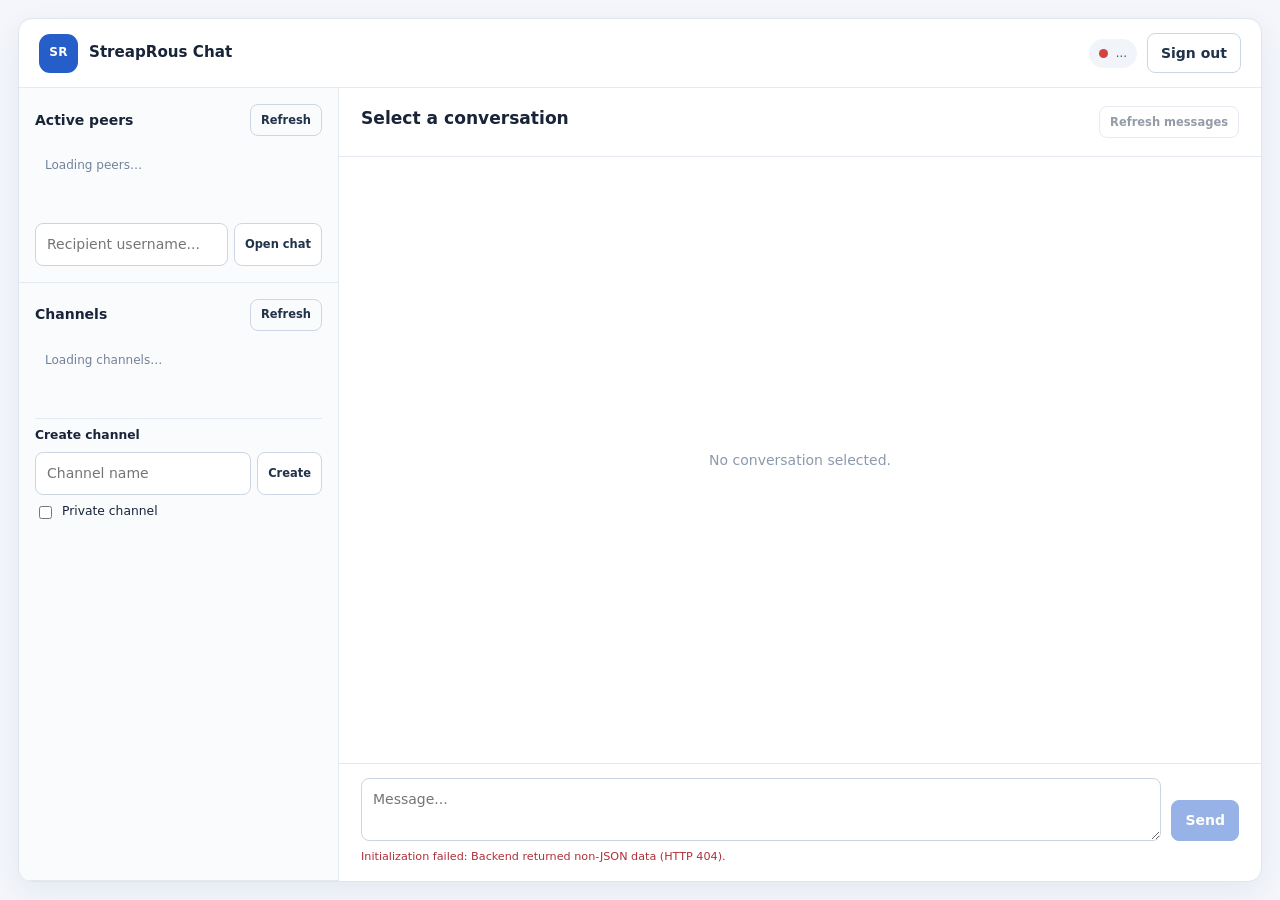
==== commit b97992ec: "fix (mostly on chat system): implement hybrid chat with direct P2P communication - Add centralized a" ====
--- a/www/chat.html
+++ b/www/chat.html
@@ -1,65 +1,67 @@
 <!doctype html>
-<html lang="vi">
+<html lang="en">
 <head>
   <meta charset="utf-8">
   <meta name="viewport" content="width=device-width, initial-scale=1">
-  <title>Trò chuyện | StreapRous Chat</title>
+  <title>Chat | StreapRous Chat</title>
   <link rel="stylesheet" href="/static/css/chat.css">
   <script src="/static/js/chat.js" defer></script>
 </head>
 <body class="chat-page">
   <div class="app-shell">
     <header class="app-header">
-      <div class="brand"><span class="brand-mark" aria-hidden="true">SR</span><div><strong>StreapRous Chat</strong><small>Hybrid Client–Server · P2P</small></div></div>
-      <div class="header-right"><span class="connection-indicator" id="networkState" role="status">Đang kết nối…</span><span class="user-chip" id="currentUser">Đang xác thực…</span><button class="button quiet" id="logoutButton" type="button">Đăng xuất</button></div>
+      <div class="brand"><span class="brand-mark" aria-hidden="true">SR</span><strong>StreapRous Chat</strong></div>
+      <div class="header-right"><span class="user-chip"><span class="connection-indicator" id="networkState" role="status" aria-label="Connecting" title="Connecting"></span><span id="currentUser">...</span></span><button class="button quiet" id="logoutButton" type="button">Sign out</button></div>
     </header>
     <div class="app-layout">
-      <aside class="sidebar" aria-label="Điều hướng hội thoại">
+      <aside class="sidebar" aria-label="Conversations">
         <section class="side-section">
-          <div class="section-heading"><h2>Peer đang hoạt động</h2><button type="button" class="button small quiet" id="refreshPeers">Làm mới</button></div>
-          <div id="peerList" class="item-list" aria-label="Danh sách Peer"><p class="empty-small">Đang tải danh sách Peer…</p></div>
+          <div class="section-heading"><h2 id="peerHeading">Active peers</h2><button type="button" class="button small quiet" id="refreshPeers">Refresh</button></div>
+          <div id="peerList" class="item-list" aria-label="Peer list"><p class="empty-small">Loading peers…</p></div>
           <form id="openDmForm" class="inline-form" autocomplete="off">
-            <label for="dmUsername" class="sr-only">Tên Peer muốn nhắn riêng</label>
-            <input id="dmUsername" maxlength="32" placeholder="Tên Peer cần nhắn..." required>
-            <button class="button small" type="submit">Mở chat</button>
+            <label for="dmUsername" class="sr-only">Direct message recipient</label>
+            <input id="dmUsername" maxlength="32" placeholder="Recipient username..." required>
+            <button class="button small" type="submit">Open chat</button>
           </form>
-          <p class="section-hint">Peer online được cập nhật từ Tracker. Có thể mở hội thoại theo username.</p>
         </section>
         <section class="side-section channel-section">
-          <div class="section-heading"><h2>Channels</h2><button type="button" class="button small quiet" id="refreshChannels">Làm mới</button></div>
-          <div id="channelList" class="item-list" aria-label="Danh sách Channel"><p class="empty-small">Đang tải Channels…</p></div>
+          <div class="section-heading"><h2>Channels</h2><button type="button" class="button small quiet" id="refreshChannels">Refresh</button></div>
+          <div id="channelList" class="item-list" aria-label="Channel list"><p class="empty-small">Loading channels…</p></div>
           <form id="createChannelForm" class="channel-form">
-            <label for="channelName">Tạo Channel</label>
-            <div class="inline-form"><input id="channelName" maxlength="32" placeholder="Tên Channel" required><button class="button small" type="submit">Tạo</button></div>
-            <label class="checkline"><input id="privateChannel" type="checkbox"> Channel riêng tư</label>
+            <label for="channelName">Create channel</label>
+            <div class="inline-form"><input id="channelName" maxlength="32" placeholder="Channel name" required><button class="button small" type="submit">Create</button></div>
+            <label class="checkline"><input id="privateChannel" type="checkbox"> Private channel</label>
           </form>
         </section>
       </aside>
       <main class="chat-main" aria-labelledby="conversationTitle">
         <div class="conversation-header">
-          <div class="conversation-identity"><p id="conversationType" class="eyebrow">HỘI THOẠI</p><h1 id="conversationTitle">Chọn Peer hoặc Channel</h1><p id="conversationSubtitle" class="subtle">Chọn một mục ở cột trái để bắt đầu.</p></div>
-          <div class="conversation-actions"><button id="lookupPeerButton" class="button small" type="button" hidden>Tra cứu địa chỉ</button><button id="joinChannelButton" class="button small" type="button" hidden>Tham gia</button><button id="leaveChannelButton" class="button small" type="button" hidden>Rời Channel</button><button id="inviteButton" class="button small" type="button" hidden>Mời thành viên</button><button id="refreshMessages" class="button small quiet" type="button" disabled>Làm mới tin</button></div>
+          <div class="conversation-identity"><h1 id="conversationTitle">Select a conversation</h1><p id="conversationSubtitle" class="subtle"></p></div>
+          <div class="conversation-actions"><button id="lookupPeerButton" class="button small" type="button" hidden>Find address</button><button id="joinChannelButton" class="button small" type="button" hidden>Join</button><button id="leaveChannelButton" class="button small" type="button" hidden>Leave channel</button><button id="inviteButton" class="button small" type="button" hidden>Invite member</button><button id="refreshMessages" class="button small quiet" type="button" disabled>Refresh messages</button></div>
         </div>
-        <div id="messages" class="messages" role="log" aria-label="Lịch sử tin nhắn" aria-live="off" tabindex="0"><p class="empty-chat">Chưa chọn hội thoại.</p></div>
+        <div id="messages" class="messages" role="log" aria-label="Message history" aria-live="off" tabindex="0"><p class="empty-chat">No conversation selected.</p></div>
         <div class="compose-area">
           <form id="messageForm" class="compose-form">
-            <label class="sr-only" for="messageInput">Nội dung tin nhắn</label>
-            <textarea id="messageInput" rows="2" placeholder="Nhập tin nhắn… (Enter để gửi, Shift+Enter xuống dòng)" disabled required></textarea>
-            <button id="sendButton" class="button primary" type="submit" disabled>Gửi tin</button>
+            <button id="attachButton" class="button attach-button" type="button" title="Attach and send a file" aria-label="Attach and send a file" hidden>📎</button>
+            <input id="fileInput" type="file" hidden disabled>
+            <label class="sr-only" for="messageInput">Message text</label>
+            <textarea id="messageInput" rows="2" placeholder="Message..." disabled required></textarea>
+            <button id="sendButton" class="button primary" type="submit" disabled>Send</button>
           </form>
-          <p class="delivery-note">Gửi thành công = Backend đã nhận và lưu/yêu cầu chuyển tiếp, <strong>không phải</strong> Peer bên kia đã xác nhận nhận tin.</p>
+          <p id="notice" class="notice" role="status" aria-live="polite" hidden></p>
         </div>
       </main>
     </div>
-    <footer class="app-footer"><p id="notice" class="notice" role="status" aria-live="polite">Đang kết nối tới Backend…</p><span>Polling mỗi 4 giây · Không dùng Demo Mode</span></footer>
   </div>
   <dialog id="inviteDialog" class="invite-dialog">
     <form id="inviteForm">
-      <h2>Mời thành viên vào Channel</h2>
-      <p class="subtle">Chỉ chủ Channel được mời. Thành viên được mời cần có tài khoản trên Peer của mình.</p>
-      <label for="inviteUsername">Username</label>
-      <input id="inviteUsername" required maxlength="32" placeholder="Ví dụ: bob">
-      <div class="dialog-actions"><button type="button" class="button quiet" id="closeInvite">Hủy</button><button type="submit" class="button primary">Gửi lời mời</button></div>
+      <h2>Invite channel member</h2>
+      <p class="subtle" id="inviteHint">Only the channel owner can invite members.</p>
+      <label for="inviteAccount">Registered account</label>
+      <select id="inviteAccount" required>
+        <option value="">Choose an account</option>
+      </select>
+      <div class="dialog-actions"><button type="button" class="button quiet" id="closeInvite">Cancel</button><button type="submit" class="button primary">Invite member</button></div>
     </form>
   </dialog>
 </body>
--- a/static/css/chat.css
+++ b/static/css/chat.css
@@ -15,7 +15,7 @@
   margin:0
 }
 
-button,input,textarea {
+button,input,select,textarea {
   font:inherit
 }
 
@@ -53,7 +53,7 @@
   font-size:1rem
 }
 
-small,.subtle,.section-hint,.delivery-note {
+small,.subtle {
   color:#66758c
 }
 
@@ -232,7 +232,7 @@
   border-radius:14px;
   box-shadow:0 10px 30px #19385912;
   display:grid;
-  grid-template-rows:auto minmax(0,1fr) auto;
+  grid-template-rows:auto minmax(0,1fr);
   overflow:hidden
 }
 
@@ -275,7 +275,10 @@
   flex-wrap:wrap
 }
 
-.user-chip,.connection-indicator {
+.user-chip {
+  display:inline-flex;
+  align-items:center;
+  gap:8px;
   font-size:.84rem;
   border-radius:30px;
   padding:6px 10px;
@@ -283,14 +286,21 @@
   color:#44546d
 }
 
+.connection-indicator {
+  width:9px;
+  height:9px;
+  border-radius:50%;
+  display:inline-block;
+  background:#a0a8b5;
+  flex:none
+}
+
 .connection-indicator[data-kind=online] {
-  background:#e5f5e9;
-  color:#266f3f
+  background:#28a153
 }
 
 .connection-indicator[data-kind=offline] {
-  background:#fff0ef;
-  color:#a33836
+  background:#d04444
 }
 
 .app-layout {
@@ -407,11 +417,6 @@
   flex:0
 }
 
-.section-hint {
-  font-size:.74rem;
-  line-height:1.5
-}
-
 .channel-form {
   display:grid;
   gap:8px;
@@ -532,22 +537,6 @@
   flex:1
 }
 
-.delivery-note {
-  font-size:.72rem;
-  margin-top:8px
-}
-
-.app-footer {
-  padding:10px 17px;
-  border-top:1px solid #e6ebf3;
-  display:flex;
-  justify-content:space-between;
-  align-items:center;
-  gap:10px;
-  color:#7a879a;
-  font-size:.75rem
-}
-
 .notice {
   color:#446080
 }
@@ -575,6 +564,14 @@
 .invite-dialog form {
   display:grid;
   gap:12px
+}
+
+.invite-dialog select {
+  min-width:0;
+  width:100%;
+  padding:9px 10px;
+  border:1px solid #cfd7e5;
+  border-radius:6px
 }
 
 .dialog-actions {
@@ -683,10 +680,6 @@
     gap:5px
   }
 
-  .app-footer {
-    flex-wrap:wrap
-  }
-
 }
 
 @media(max-width:420px) {
@@ -707,12 +700,69 @@
     flex:1
   }
 
-  .user-chip {
-    display:none
-  }
-
   .message {
     max-width:92%
   }
 
 }
+
+.attach-button {
+  font-size:1.25rem;
+  min-width:42px;
+  padding:7px;
+  line-height:1.3
+}
+
+.attach-button[hidden] {
+  display:none
+}
+
+.file-message {
+  display:flex;
+  flex-direction:column;
+  align-items:flex-start;
+  gap:5px;
+  min-width:180px
+}
+
+.file-name {
+  max-width:100%;
+  overflow-wrap:anywhere
+}
+
+.file-size,.file-status {
+  font-size:.76rem;
+  opacity:.8
+}
+
+.file-message progress {
+  width:100%;
+  height:8px
+}
+
+.file-download {
+  margin-top:5px
+}
+
+.compose-area .notice:not([hidden]) {
+  margin-top:8px;
+  font-size:.8rem
+}
+
+.compose-area .notice[hidden] {
+  display:none
+}
+
+.invite-dialog:not([open]) {
+  display:none
+}
+
+.invite-dialog[open] {
+  display:block;
+  position:fixed;
+  top:50%;
+  left:50%;
+  transform:translate(-50%,-50%);
+  margin:0;
+  z-index:20
+}
